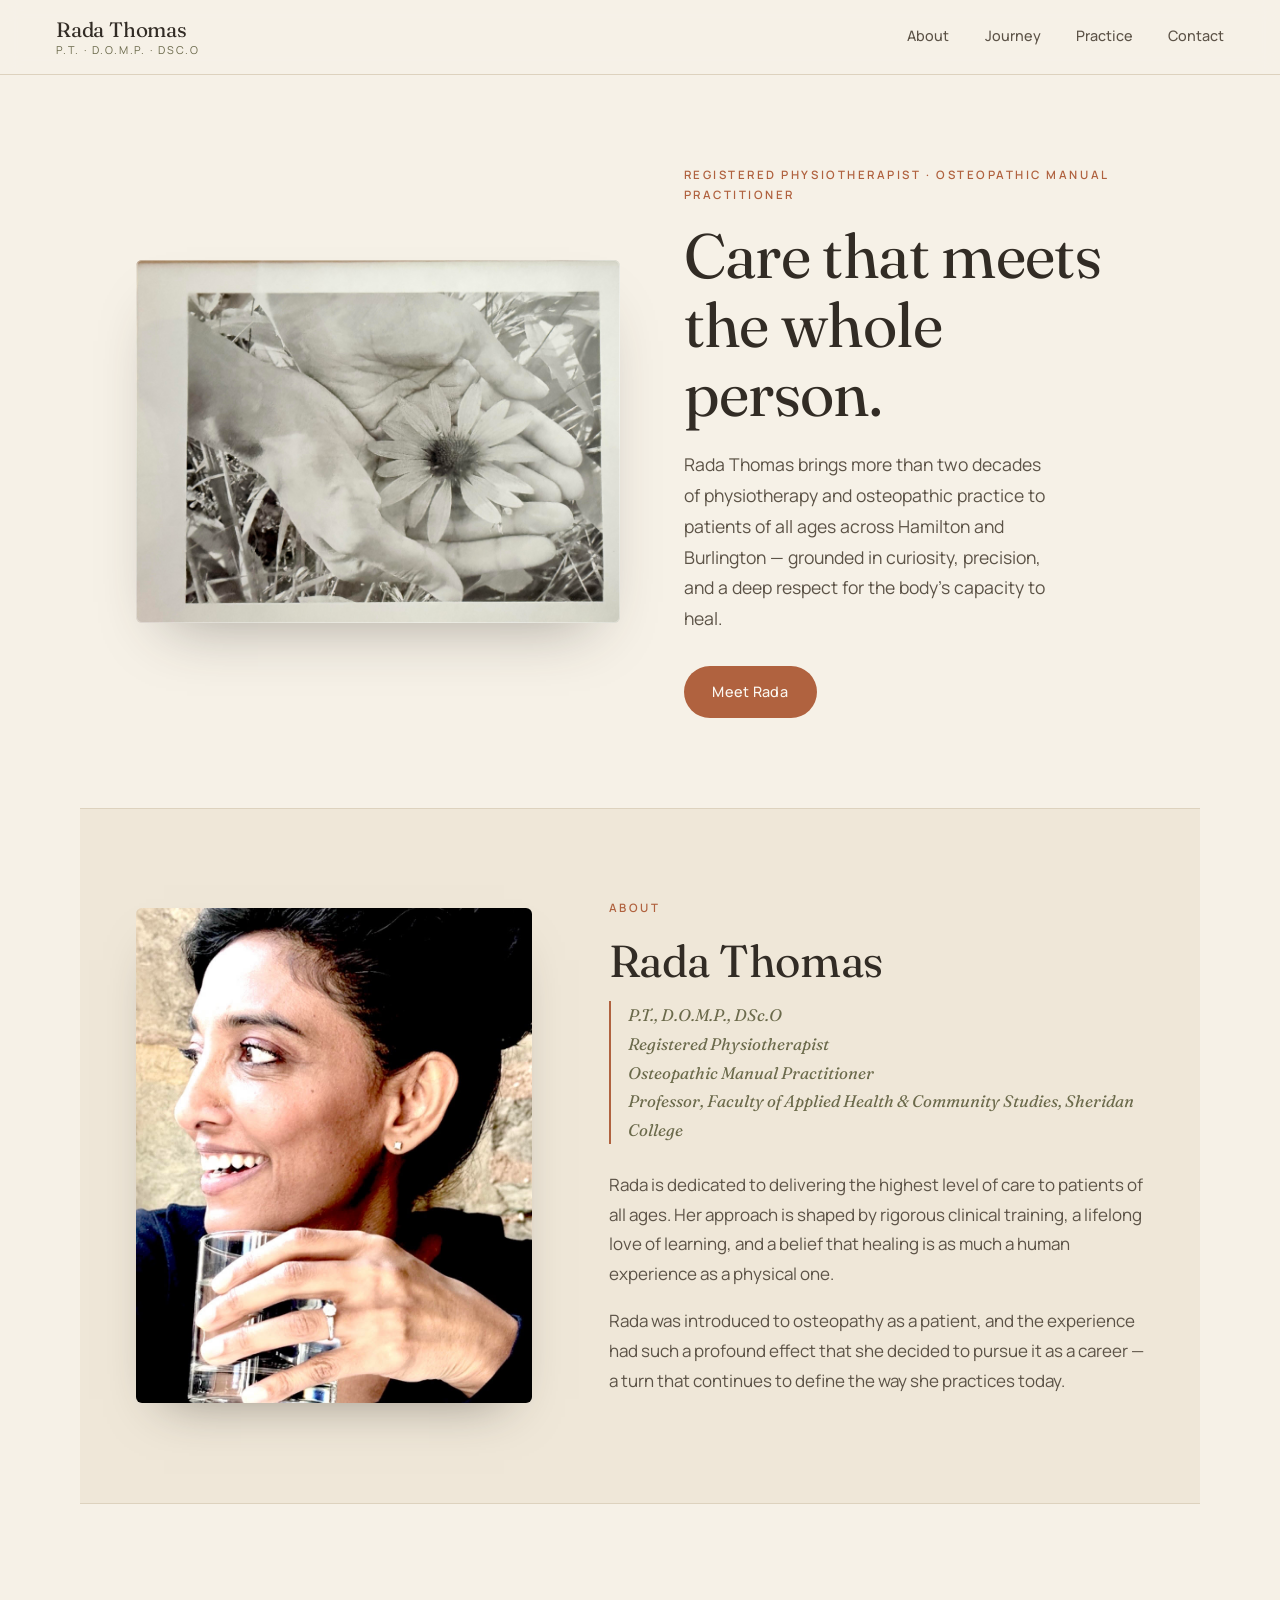
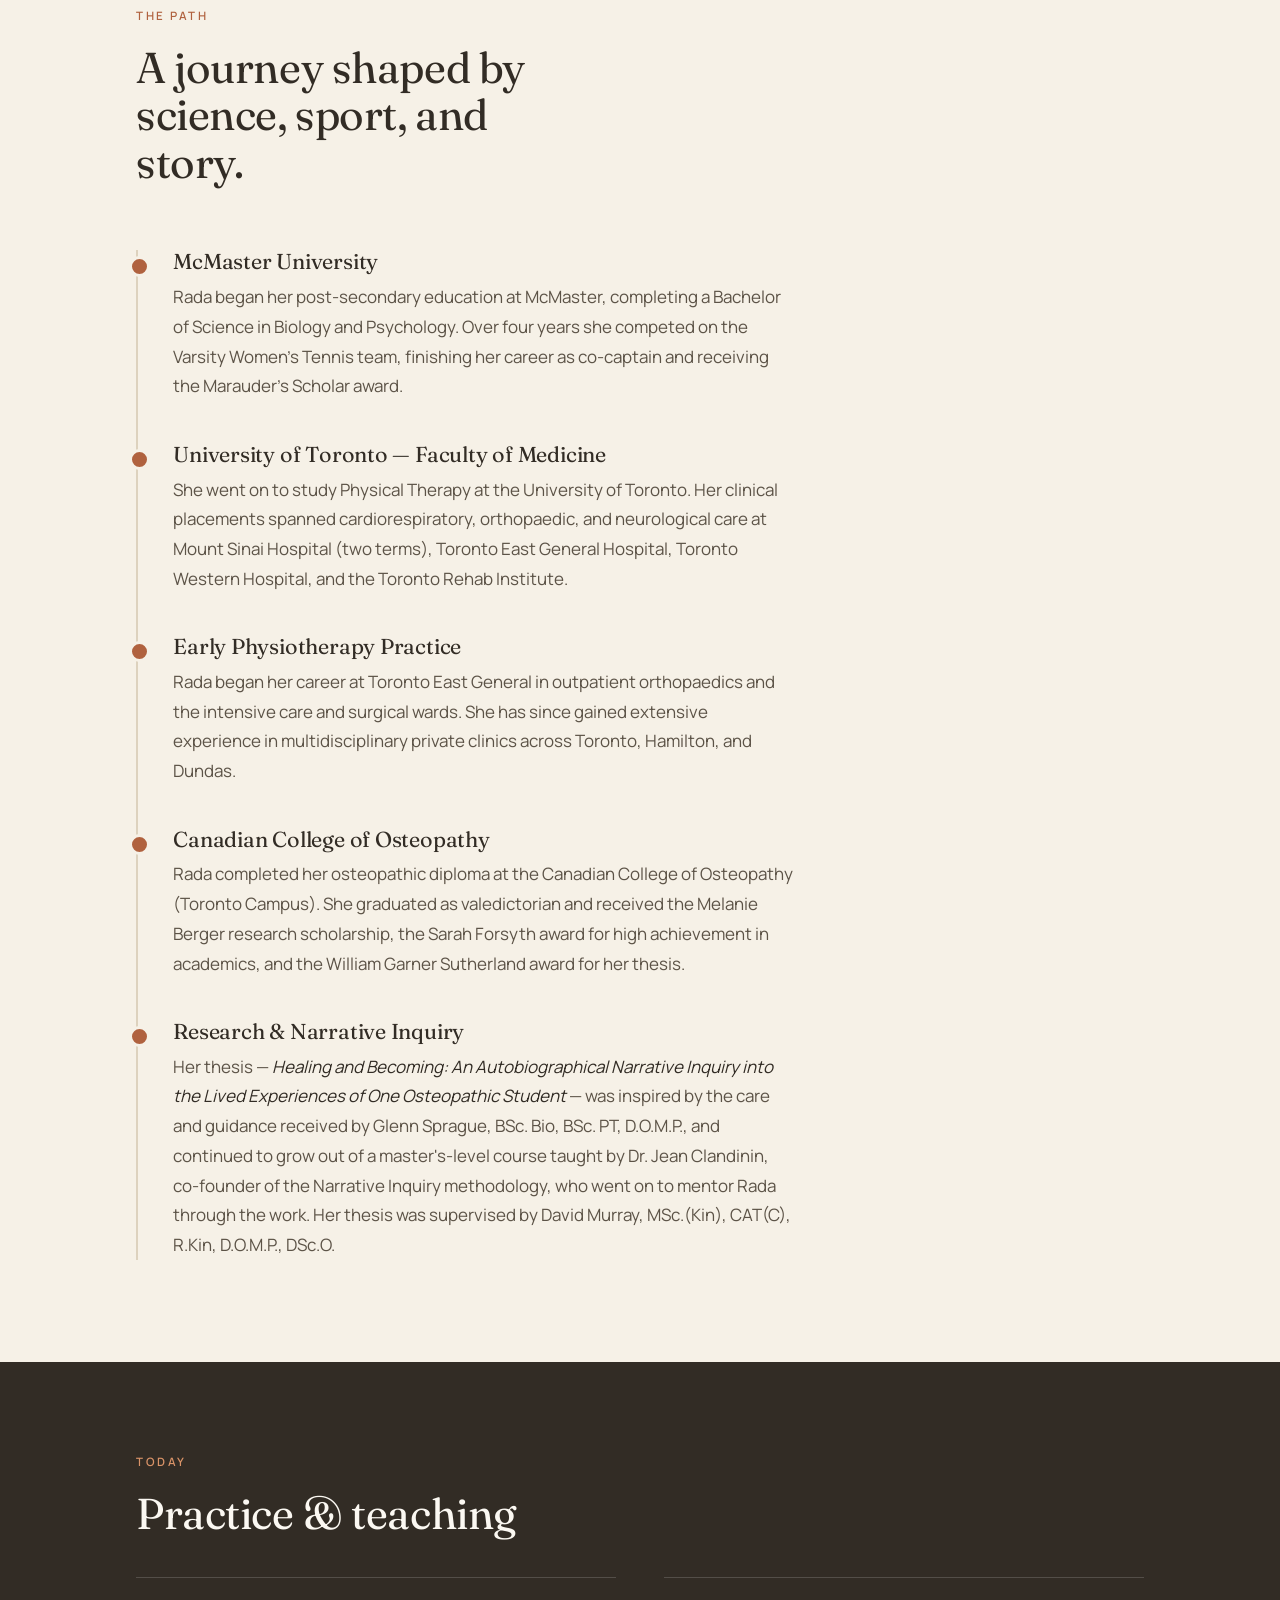
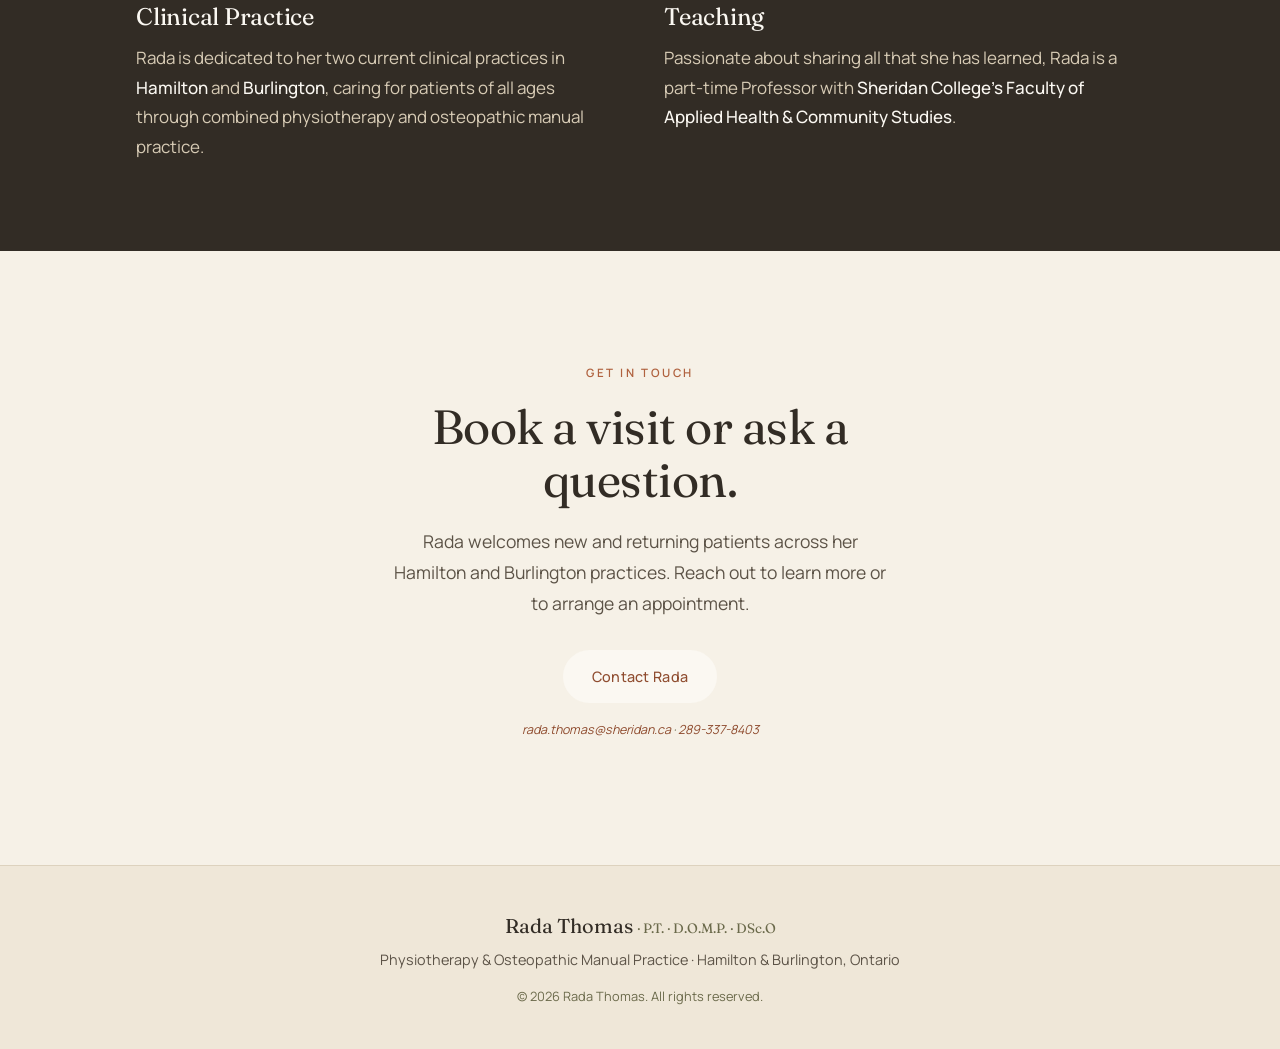
==== index.html @ a5b1773b "Build Rada Thomas one-page site Warm, editorial static site: hero, about, journey timeline, practice" ====
<!DOCTYPE html>
<html lang="en">
<head>
  <meta charset="UTF-8" />
  <meta name="viewport" content="width=device-width, initial-scale=1.0" />
  <title>Rada Thomas — Physiotherapist &amp; Osteopathic Manual Practitioner</title>
  <meta name="description" content="Rada Thomas, P.T., D.O.M.P., DSc.O — Registered Physiotherapist and Osteopathic Manual Practitioner with clinical practices in Hamilton and Burlington, Ontario." />

  <link rel="preconnect" href="https://fonts.googleapis.com" />
  <link rel="preconnect" href="https://fonts.gstatic.com" crossorigin />
  <link href="https://fonts.googleapis.com/css2?family=Fraunces:ital,opsz,wght@0,9..144,300..600;1,9..144,300..500&family=Manrope:wght@300;400;500;600&display=swap" rel="stylesheet" />

  <link rel="stylesheet" href="styles.css?v=2" />
</head>
<body>

  <header class="site-header">
    <a href="#top" class="brand">
      <span class="brand-name">Rada Thomas</span>
      <span class="brand-creds">P.T. · D.O.M.P. · DSc.O</span>
    </a>
    <button class="nav-toggle" aria-label="Open menu" aria-expanded="false" aria-controls="site-nav">
      <span class="nav-toggle-bar"></span>
      <span class="nav-toggle-bar"></span>
      <span class="nav-toggle-bar"></span>
    </button>
    <nav class="site-nav" id="site-nav">
      <a href="#about">About</a>
      <a href="#journey">Journey</a>
      <a href="#practice">Practice</a>
      <a href="#contact">Contact</a>
    </nav>
  </header>

  <main id="top">

    <!-- HERO -->
    <section class="hero">
      <div class="hero-media">
        <img src="images/hero.jpg" alt="Two open hands cradling a wildflower in the grass" />
      </div>
      <div class="hero-copy">
        <p class="eyebrow">Registered Physiotherapist · Osteopathic Manual Practitioner</p>
        <h1>Care that meets<br />the whole person.</h1>
        <p class="lede">
          Rada Thomas brings more than two decades of physiotherapy and osteopathic
          practice to patients of all ages across Hamilton and Burlington — grounded in
          curiosity, precision, and a deep respect for the body's capacity to heal.
        </p>
        <a class="btn" href="#about">Meet Rada</a>
      </div>
    </section>

    <!-- ABOUT -->
    <section id="about" class="about">
      <div class="about-portrait">
        <img src="images/rada-portrait.jpg" alt="Portrait of Rada Thomas" />
      </div>
      <div class="about-text">
        <p class="section-label">About</p>
        <h2>Rada Thomas</h2>
        <p class="credentials">
          P.T., D.O.M.P., DSc.O<br />
          Registered Physiotherapist<br />
          Osteopathic Manual Practitioner<br />
          Professor, Faculty of Applied Health &amp; Community Studies, Sheridan College
        </p>
        <p>
          Rada is dedicated to delivering the highest level of care to patients of all ages.
          Her approach is shaped by rigorous clinical training, a lifelong love of learning,
          and a belief that healing is as much a human experience as a physical one.
        </p>
        <p>
          Rada was introduced to osteopathy as a patient, and the experience had such a
          profound effect that she decided to pursue it as a career — a turn that continues
          to define the way she practices today.
        </p>
      </div>
    </section>

    <!-- JOURNEY / TIMELINE -->
    <section id="journey" class="journey">
      <div class="journey-intro">
        <p class="section-label">The Path</p>
        <h2>A journey shaped by science, sport, and story.</h2>
      </div>

      <ol class="timeline">
        <li>
          <h3>McMaster University</h3>
          <p>
            Rada began her post-secondary education at McMaster, completing a Bachelor of
            Science in Biology and Psychology. Over four years she competed on the Varsity
            Women's Tennis team, finishing her career as co-captain and receiving the
            Marauder's Scholar award.
          </p>
        </li>
        <li>
          <h3>University of Toronto — Faculty of Medicine</h3>
          <p>
            She went on to study Physical Therapy at the University of Toronto. Her clinical
            placements spanned cardiorespiratory, orthopaedic, and neurological care at
            Mount Sinai Hospital (two terms), Toronto East General Hospital, Toronto Western
            Hospital, and the Toronto Rehab Institute.
          </p>
        </li>
        <li>
          <h3>Early Physiotherapy Practice</h3>
          <p>
            Rada began her career at Toronto East General in outpatient orthopaedics and the
            intensive care and surgical wards. She has since gained extensive experience in
            multidisciplinary private clinics across Toronto, Hamilton, and Dundas.
          </p>
        </li>
        <li>
          <h3>Canadian College of Osteopathy</h3>
          <p>
            Rada completed her osteopathic diploma at the Canadian College of Osteopathy
            (Toronto Campus). She graduated as valedictorian and received the Melanie Berger
            research scholarship, the Sarah Forsyth award for high achievement in academics,
            and the William Garner Sutherland award for her thesis.
          </p>
        </li>
        <li>
          <h3>Research &amp; Narrative Inquiry</h3>
          <p>
            Her thesis — <em>Healing and Becoming: An Autobiographical Narrative Inquiry into
            the Lived Experiences of One Osteopathic Student</em> — was inspired by the care and
            guidance received by Glenn Sprague, BSc. Bio, BSc. PT, D.O.M.P., and continued to grow
            out of a master's-level course taught by Dr. Jean Clandinin, co-founder of the Narrative Inquiry
            methodology, who went on to mentor Rada through the work. Her thesis was
            supervised by David Murray, MSc.(Kin), CAT(C), R.Kin, D.O.M.P., DSc.O.
          </p>
        </li>
      </ol>
    </section>

    <!-- PRACTICE -->
    <section id="practice" class="practice">
      <div class="practice-inner">
        <p class="section-label">Today</p>
        <h2>Practice &amp; teaching</h2>
        <div class="practice-grid">
          <div class="practice-card">
            <h3>Clinical Practice</h3>
            <p>
              Rada is dedicated to her two current clinical practices in
              <strong>Hamilton</strong> and <strong>Burlington</strong>, caring for patients
              of all ages through combined physiotherapy and osteopathic manual practice.
            </p>
          </div>
          <div class="practice-card">
            <h3>Teaching</h3>
            <p>
              Passionate about sharing all that she has learned, Rada is a part-time
              Professor with <strong>Sheridan College's Faculty of Applied Health &amp;
              Community Studies</strong>.
            </p>
          </div>
        </div>
      </div>
    </section>

    <!-- CONTACT -->
    <section id="contact" class="contact">
      <p class="section-label">Get in touch</p>
      <h2>Book a visit or ask a question.</h2>
      <p class="contact-lede">
        Rada welcomes new and returning patients across her Hamilton and Burlington
        practices. Reach out to learn more or to arrange an appointment.
      </p>
      <a class="btn btn-light" href="mailto:rada.thomas@sheridan.ca">Contact Rada</a>
      <p class="contact-note"><a href="mailto:rada.thomas@sheridan.ca">rada.thomas@sheridan.ca</a> &middot; <a href="tel:+12893378403">289-337-8403</a></p>
    </section>

  </main>

  <footer class="site-footer">
    <p class="footer-name">Rada Thomas <span>· P.T. · D.O.M.P. · DSc.O</span></p>
    <p class="footer-meta">Physiotherapy &amp; Osteopathic Manual Practice · Hamilton &amp; Burlington, Ontario</p>
    <p class="footer-copy">© <span id="year"></span> Rada Thomas. All rights reserved.</p>
  </footer>

  <script>
    document.getElementById('year').textContent = new Date().getFullYear();

    const navToggle = document.querySelector('.nav-toggle');
    const siteNav = document.getElementById('site-nav');
    const setMenu = (open) => {
      siteNav.classList.toggle('open', open);
      navToggle.classList.toggle('is-open', open);
      navToggle.setAttribute('aria-expanded', open);
      navToggle.setAttribute('aria-label', open ? 'Close menu' : 'Open menu');
    };
    navToggle.addEventListener('click', () => setMenu(!siteNav.classList.contains('open')));
    siteNav.querySelectorAll('a').forEach((a) => a.addEventListener('click', () => setMenu(false)));
  </script>
</body>
</html>
---- styles.css ----
/* ---------------------------------------------------------
   Rada Thomas — warm & organic, editorial
   --------------------------------------------------------- */

:root {
  /* Warm, earthy palette */
  --bone:      #f6f1e7;   /* page background */
  --bone-deep: #efe7d8;   /* section tint */
  --clay:      #b0623f;   /* primary accent (terracotta) */
  --clay-deep: #8f4c2f;
  --olive:     #6b6a4b;   /* secondary / sage-olive */
  --ink:       #322c25;   /* primary text (warm near-black) */
  --ink-soft:  #5c5347;   /* body text */
  --line:      #ddd2be;   /* hairlines */
  --cream:     #fbf8f2;

  --serif: "Fraunces", Georgia, "Times New Roman", serif;
  --sans:  "Manrope", -apple-system, BlinkMacSystemFont, "Segoe UI", sans-serif;

  --wrap: 1120px;
}

* { box-sizing: border-box; }

html { scroll-behavior: smooth; }

body {
  margin: 0;
  background: var(--bone);
  color: var(--ink-soft);
  font-family: var(--sans);
  font-weight: 400;
  font-size: 1.0625rem;
  line-height: 1.75;
  -webkit-font-smoothing: antialiased;
  text-rendering: optimizeLegibility;
}

img { display: block; max-width: 100%; height: auto; }

h1, h2, h3 {
  font-family: var(--serif);
  color: var(--ink);
  font-weight: 400;
  line-height: 1.1;
  letter-spacing: -0.01em;
  margin: 0;
}

a { color: var(--clay-deep); text-decoration: none; }

.section-label,
.eyebrow {
  font-family: var(--sans);
  text-transform: uppercase;
  letter-spacing: 0.22em;
  font-size: 0.72rem;
  font-weight: 600;
  color: var(--clay);
  margin: 0 0 1.1rem;
}

/* ---------- Buttons ---------- */
.btn {
  display: inline-block;
  font-family: var(--sans);
  font-weight: 500;
  font-size: 0.9rem;
  letter-spacing: 0.02em;
  color: var(--cream);
  background: var(--clay);
  padding: 0.85rem 1.8rem;
  border-radius: 999px;
  transition: background 0.25s ease, transform 0.25s ease;
}
.btn:hover { background: var(--clay-deep); transform: translateY(-2px); }
.btn-light {
  background: var(--cream);
  color: var(--clay-deep);
}
.btn-light:hover { background: #fff; }

/* ---------- Header ---------- */
.site-header {
  position: sticky;
  top: 0;
  z-index: 20;
  display: flex;
  align-items: center;
  justify-content: space-between;
  padding: 1.1rem clamp(1.25rem, 5vw, 3.5rem);
  background: color-mix(in srgb, var(--bone) 88%, transparent);
  backdrop-filter: blur(10px);
  border-bottom: 1px solid var(--line);
}
.brand { display: flex; flex-direction: column; line-height: 1.15; }
.brand-name {
  font-family: var(--serif);
  font-size: 1.3rem;
  color: var(--ink);
  letter-spacing: -0.01em;
  white-space: nowrap;
}
.brand-creds {
  font-size: 0.68rem;
  letter-spacing: 0.18em;
  text-transform: uppercase;
  color: var(--olive);
  margin-top: 0.15rem;
}
.site-nav { display: flex; gap: clamp(1rem, 3vw, 2.2rem); }
.site-nav a {
  font-size: 0.9rem;
  font-weight: 500;
  color: var(--ink-soft);
  position: relative;
  padding-bottom: 2px;
}
.site-nav a::after {
  content: "";
  position: absolute; left: 0; bottom: 0;
  width: 0; height: 1.5px;
  background: var(--clay);
  transition: width 0.25s ease;
}
.site-nav a:hover { color: var(--ink); }
.site-nav a:hover::after { width: 100%; }

/* Hamburger toggle (hidden on desktop) */
.nav-toggle {
  display: none;
  flex-direction: column;
  justify-content: center;
  gap: 5px;
  width: 44px;
  height: 44px;
  padding: 10px;
  margin: -10px -8px -10px 0;
  background: none;
  border: 0;
  cursor: pointer;
}
.nav-toggle-bar {
  display: block;
  width: 100%;
  height: 2px;
  background: var(--ink);
  border-radius: 2px;
  transition: transform 0.28s ease, opacity 0.2s ease;
}
.nav-toggle.is-open .nav-toggle-bar:nth-child(1) { transform: translateY(7px) rotate(45deg); }
.nav-toggle.is-open .nav-toggle-bar:nth-child(2) { opacity: 0; }
.nav-toggle.is-open .nav-toggle-bar:nth-child(3) { transform: translateY(-7px) rotate(-45deg); }

/* ---------- Hero ---------- */
.hero {
  display: grid;
  grid-template-columns: 1.05fr 1fr;
  gap: clamp(2rem, 5vw, 4.5rem);
  align-items: center;
  max-width: var(--wrap);
  margin: 0 auto;
  padding: clamp(3rem, 7vw, 6rem) clamp(1.25rem, 5vw, 3.5rem) clamp(3.5rem, 7vw, 6.5rem);
}
.hero-media {
  position: relative;
  border-radius: 6px;
  overflow: hidden;
  box-shadow: 0 30px 60px -30px rgba(50, 44, 37, 0.4);
}
.hero-media::after {
  content: "";
  position: absolute; inset: 0;
  border: 1px solid rgba(255,255,255,0.35);
  border-radius: 6px;
  pointer-events: none;
}
.hero-media img { width: 100%; object-fit: cover; }
.hero-copy h1 {
  font-size: clamp(2.4rem, 5.2vw, 3.9rem);
  margin: 0.4rem 0 1.3rem;
}
.hero-copy .lede {
  font-size: 1.1rem;
  color: var(--ink-soft);
  max-width: 34ch;
  margin: 0 0 2rem;
}

/* ---------- About ---------- */
.about {
  background: var(--bone-deep);
  border-top: 1px solid var(--line);
  border-bottom: 1px solid var(--line);
}
.about {
  display: grid;
  grid-template-columns: 0.85fr 1.15fr;
  gap: clamp(2rem, 6vw, 5rem);
  align-items: center;
  max-width: var(--wrap);
  margin: 0 auto;
  padding: clamp(3.5rem, 7vw, 6rem) clamp(1.25rem, 5vw, 3.5rem);
}
.about-portrait {
  border-radius: 6px;
  overflow: hidden;
  box-shadow: 0 24px 50px -28px rgba(50, 44, 37, 0.5);
}
.about-portrait img { width: 100%; object-fit: cover; aspect-ratio: 4 / 5; }
.about-text h2 { font-size: clamp(2rem, 4vw, 2.8rem); margin-bottom: 1rem; }
.about-text .credentials {
  font-family: var(--serif);
  font-style: italic;
  color: var(--olive);
  font-size: 1.05rem;
  line-height: 1.7;
  margin: 0 0 1.6rem;
  padding-left: 1.1rem;
  border-left: 2px solid var(--clay);
}
.about-text p { margin: 0 0 1.1rem; }

/* ---------- Journey / Timeline ---------- */
.journey {
  max-width: var(--wrap);
  margin: 0 auto;
  padding: clamp(3.5rem, 8vw, 6.5rem) clamp(1.25rem, 5vw, 3.5rem);
}
.journey-intro { max-width: 40ch; margin-bottom: clamp(2.5rem, 5vw, 4rem); }
.journey-intro h2 { font-size: clamp(1.9rem, 4vw, 2.7rem); }

.timeline {
  list-style: none;
  margin: 0;
  padding: 0;
  border-left: 2px solid var(--line);
}
.timeline li {
  position: relative;
  padding: 0 0 2.6rem 2.2rem;
}
.timeline li:last-child { padding-bottom: 0; }
.timeline li::before {
  content: "";
  position: absolute;
  left: -9px; top: 6px;
  width: 15px; height: 15px;
  border-radius: 50%;
  background: var(--clay);
  border: 3px solid var(--bone);
}
.timeline h3 {
  font-size: 1.35rem;
  color: var(--ink);
  margin-bottom: 0.5rem;
}
.timeline p { margin: 0; max-width: 62ch; }
.timeline em { color: var(--ink); }

/* ---------- Practice ---------- */
.practice {
  background: var(--ink);
  color: #e8ddca;
}
.practice-inner {
  max-width: var(--wrap);
  margin: 0 auto;
  padding: clamp(3.5rem, 7vw, 6rem) clamp(1.25rem, 5vw, 3.5rem);
}
.practice .section-label { color: #d99368; }
.practice h2 {
  color: var(--cream);
  font-size: clamp(1.9rem, 4vw, 2.7rem);
  margin-bottom: 2.5rem;
}
.practice-grid {
  display: grid;
  grid-template-columns: 1fr 1fr;
  gap: clamp(1.5rem, 4vw, 3rem);
}
.practice-card {
  border-top: 1px solid rgba(255,255,255,0.16);
  padding-top: 1.6rem;
}
.practice-card h3 {
  color: var(--cream);
  font-size: 1.5rem;
  margin-bottom: 0.8rem;
}
.practice-card p { color: #d8ccb6; margin: 0; }
.practice-card strong { color: var(--cream); font-weight: 500; }

/* ---------- Contact ---------- */
.contact {
  max-width: 720px;
  margin: 0 auto;
  text-align: center;
  padding: clamp(4rem, 9vw, 7rem) clamp(1.25rem, 5vw, 3.5rem);
}
.contact h2 { font-size: clamp(2rem, 4.5vw, 3rem); margin-bottom: 1.2rem; }
.contact-lede {
  font-size: 1.1rem;
  max-width: 46ch;
  margin: 0 auto 2rem;
}
.contact-note {
  font-size: 0.78rem;
  color: var(--olive);
  margin-top: 1rem;
  font-style: italic;
}

/* ---------- Footer ---------- */
.site-footer {
  background: var(--bone-deep);
  border-top: 1px solid var(--line);
  text-align: center;
  padding: 2.6rem 1.25rem;
}
.footer-name {
  font-family: var(--serif);
  font-size: 1.25rem;
  color: var(--ink);
  margin: 0 0 0.3rem;
}
.footer-name span { color: var(--olive); font-size: 0.85rem; }
.footer-meta { margin: 0 0 0.8rem; font-size: 0.9rem; color: var(--ink-soft); }
.footer-copy { margin: 0; font-size: 0.8rem; color: var(--olive); }

/* ---------- Responsive ---------- */
@media (max-width: 860px) {
  .hero { grid-template-columns: 1fr; }
  .hero-copy { order: 2; }
  .hero-media { order: 1; max-height: 60vh; }
  .about { grid-template-columns: 1fr; }
  .about-portrait { max-width: 360px; }
  .practice-grid { grid-template-columns: 1fr; }
}
/* Collapse nav into a hamburger menu on phones/small tablets */
@media (max-width: 768px) {
  .nav-toggle { display: flex; }
  .site-nav {
    position: absolute;
    top: calc(100% + 2px);
    right: clamp(1rem, 5vw, 3.5rem);
    min-width: 190px;
    flex-direction: column;
    gap: 0;
    padding: 0.4rem;
    background: var(--cream);
    border: 1px solid var(--line);
    border-radius: 12px;
    box-shadow: 0 22px 45px -22px rgba(50, 44, 37, 0.45);
    opacity: 0;
    transform: translateY(-8px);
    pointer-events: none;
    transition: opacity 0.2s ease, transform 0.2s ease;
  }
  .site-nav.open {
    opacity: 1;
    transform: translateY(0);
    pointer-events: auto;
  }
  .site-nav a {
    font-size: 1rem;
    padding: 0.7rem 0.9rem;
    border-radius: 8px;
  }
  .site-nav a::after { display: none; }
  .site-nav a:hover { background: var(--bone-deep); color: var(--ink); }
}
@media (max-width: 560px) {
  .site-header { padding: 0.9rem 1.25rem; }
  body { font-size: 1rem; }
}
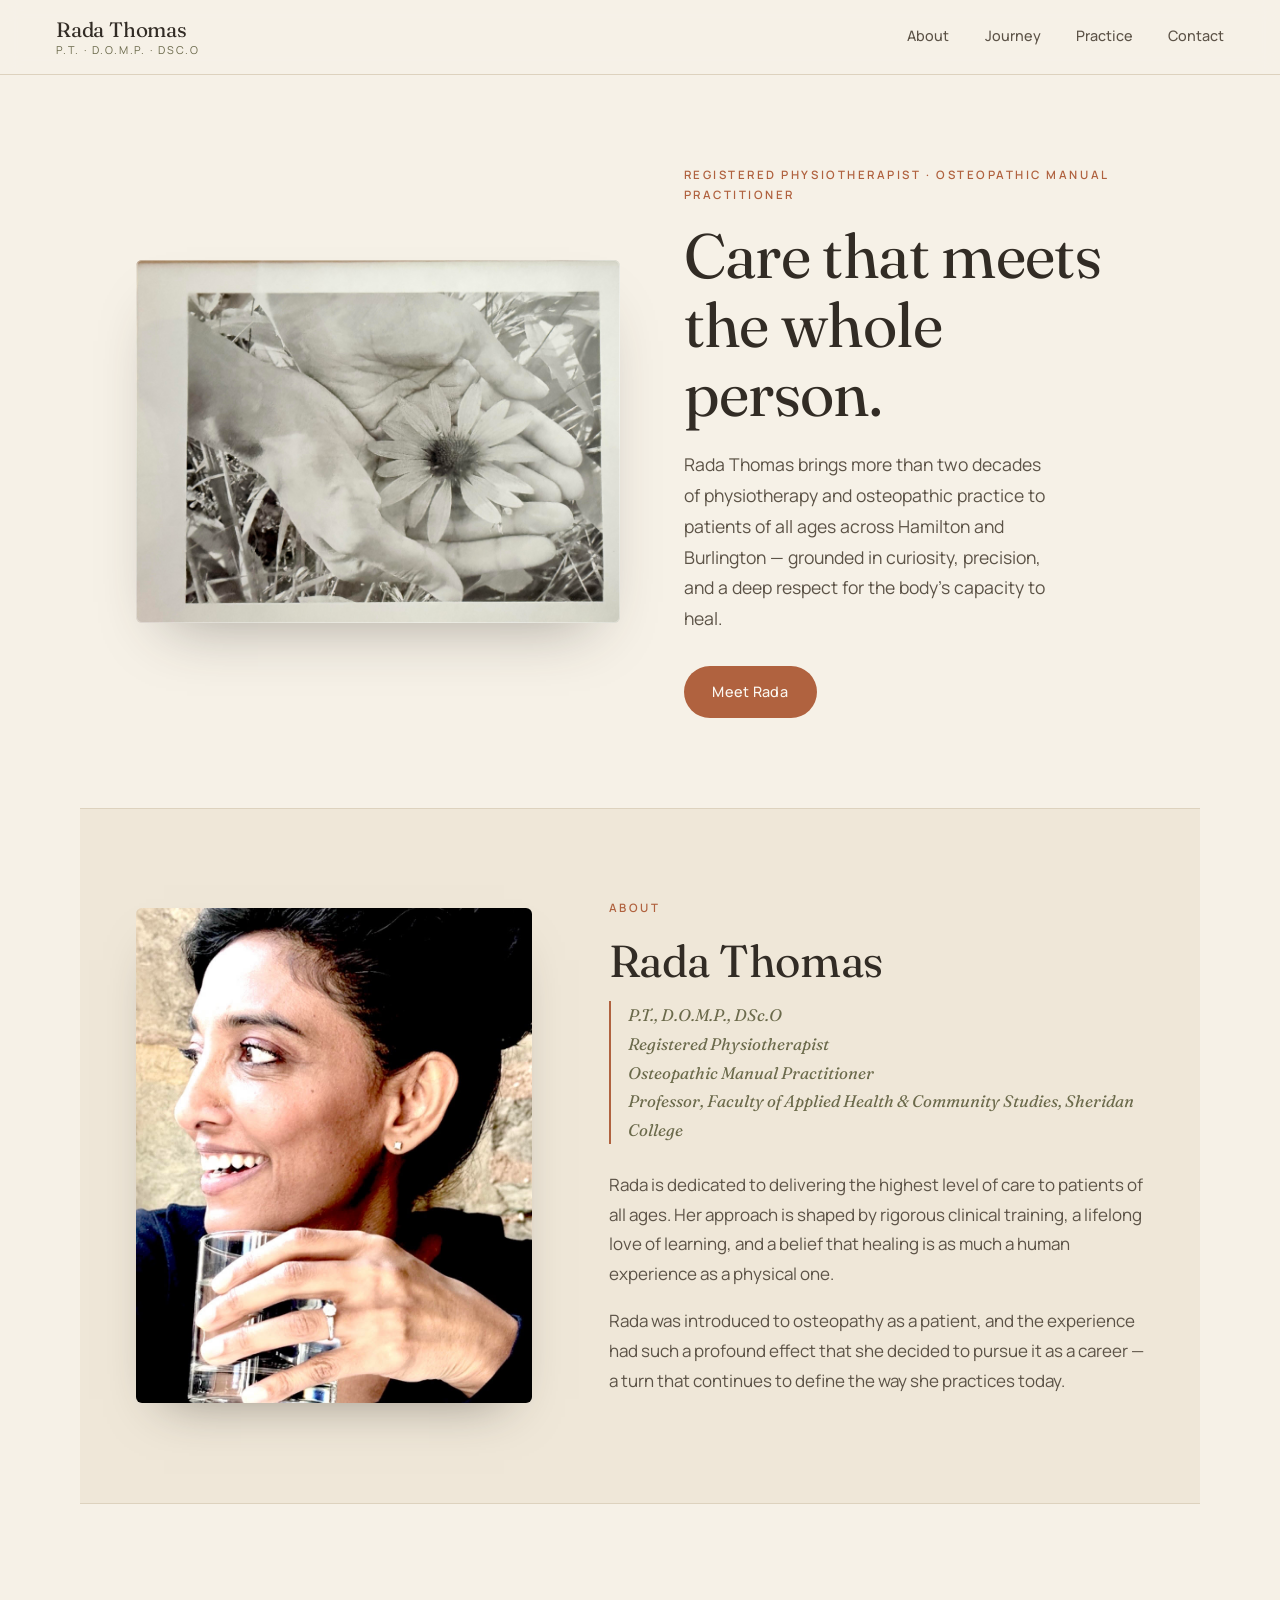
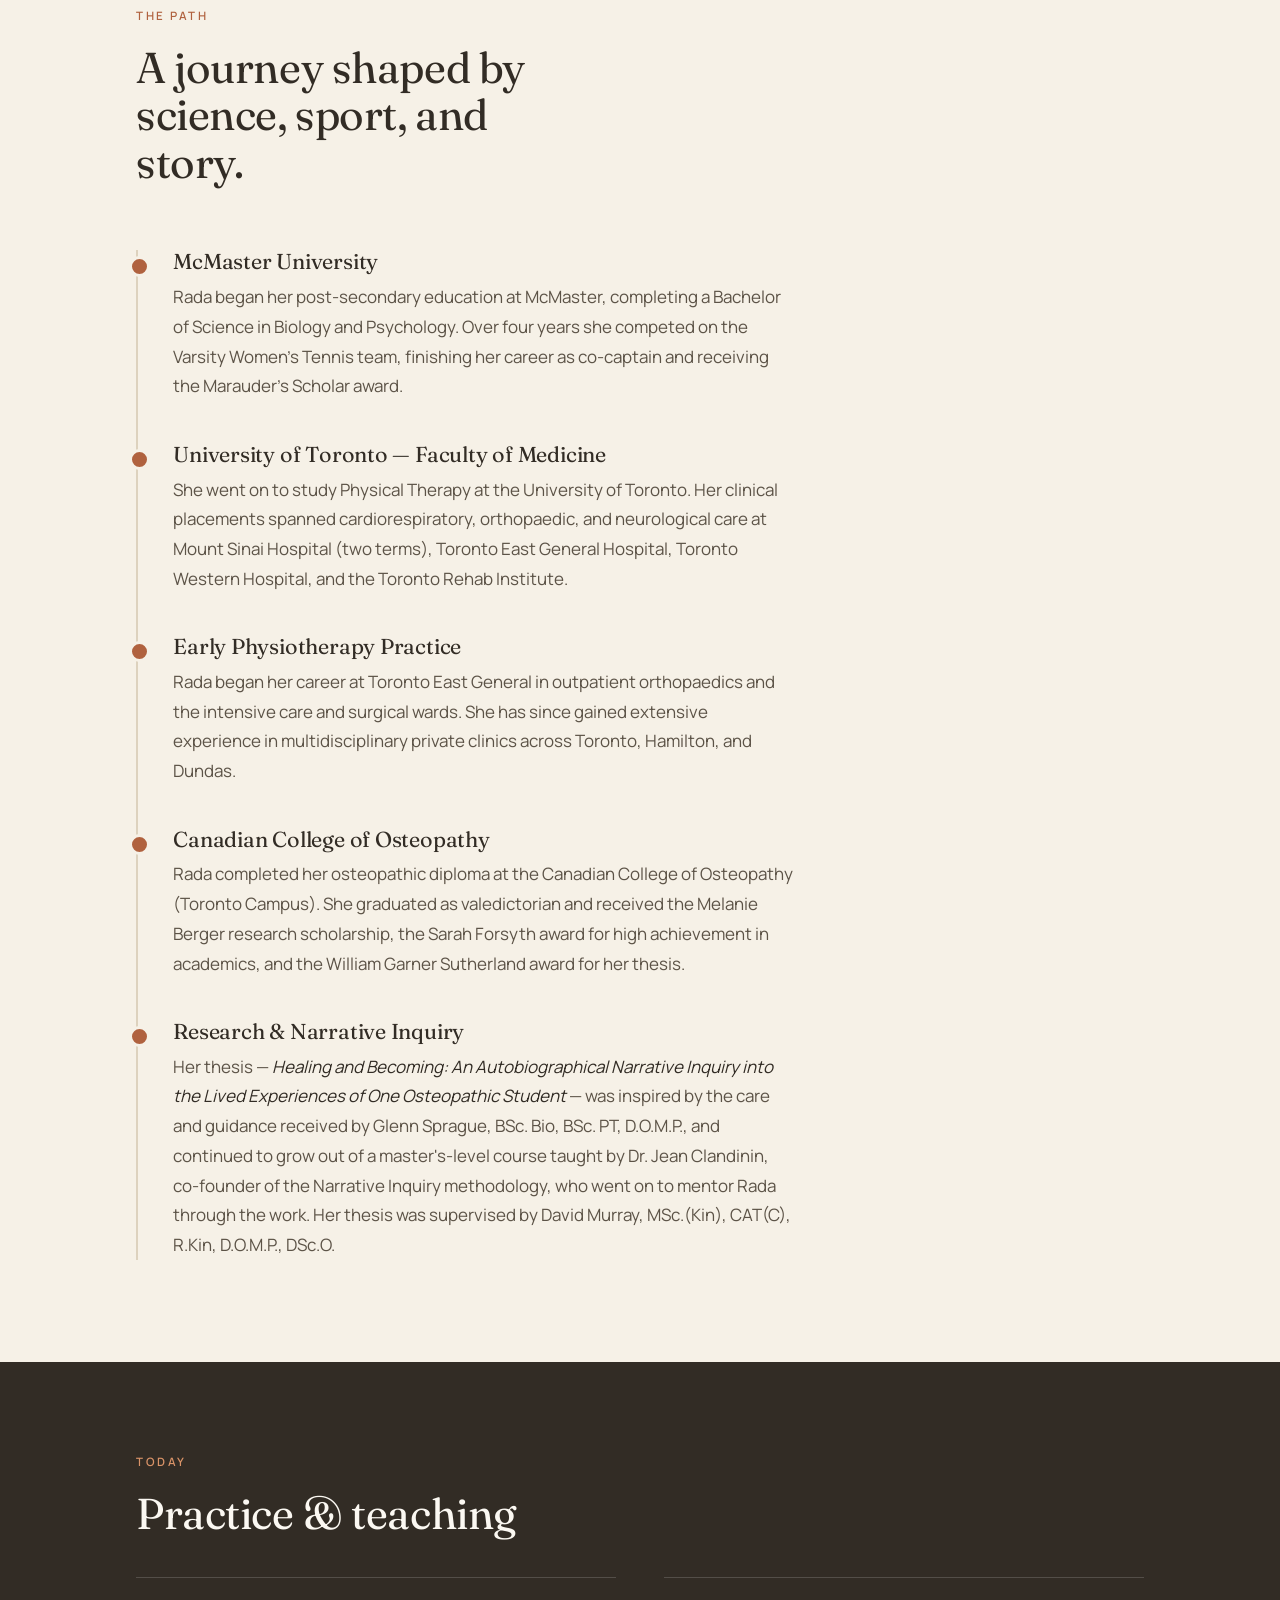
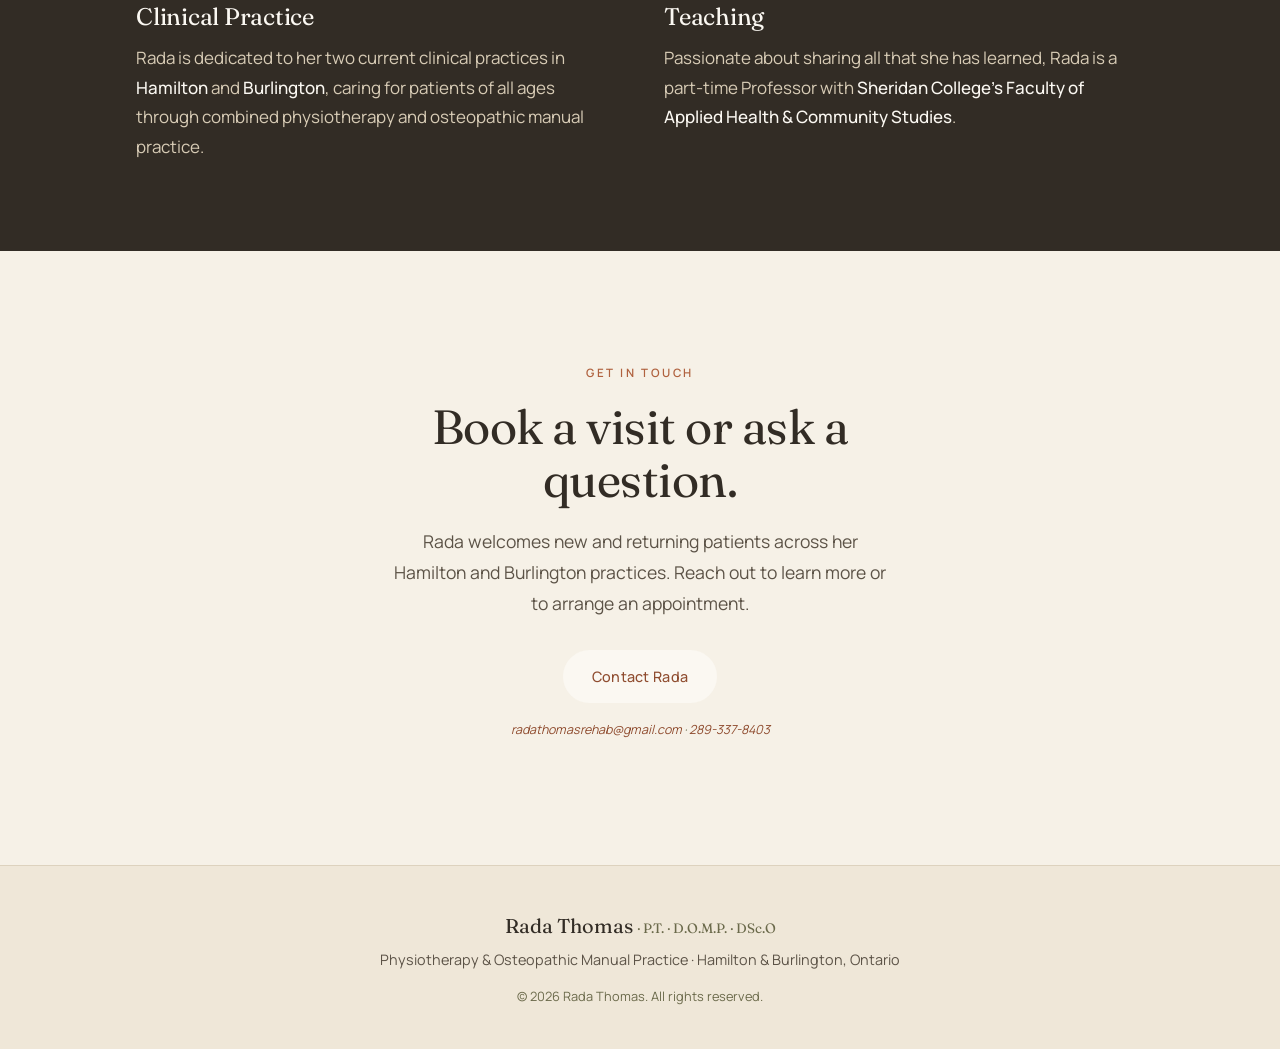
==== commit 90cd6e03: "Change contact email to radathomasrehab@gmail.com Co-Authored-By: Claude Opus 4.8 <noreply@anthropic" ====
--- a/index.html
+++ b/index.html
@@ -169,8 +169,8 @@
         Rada welcomes new and returning patients across her Hamilton and Burlington
         practices. Reach out to learn more or to arrange an appointment.
       </p>
-      <a class="btn btn-light" href="mailto:rada.thomas@sheridan.ca">Contact Rada</a>
-      <p class="contact-note"><a href="mailto:rada.thomas@sheridan.ca">rada.thomas@sheridan.ca</a> &middot; <a href="tel:+12893378403">289-337-8403</a></p>
+      <a class="btn btn-light" href="mailto:radathomasrehab@gmail.com">Contact Rada</a>
+      <p class="contact-note"><a href="mailto:radathomasrehab@gmail.com">radathomasrehab@gmail.com</a> &middot; <a href="tel:+12893378403">289-337-8403</a></p>
     </section>
 
   </main>
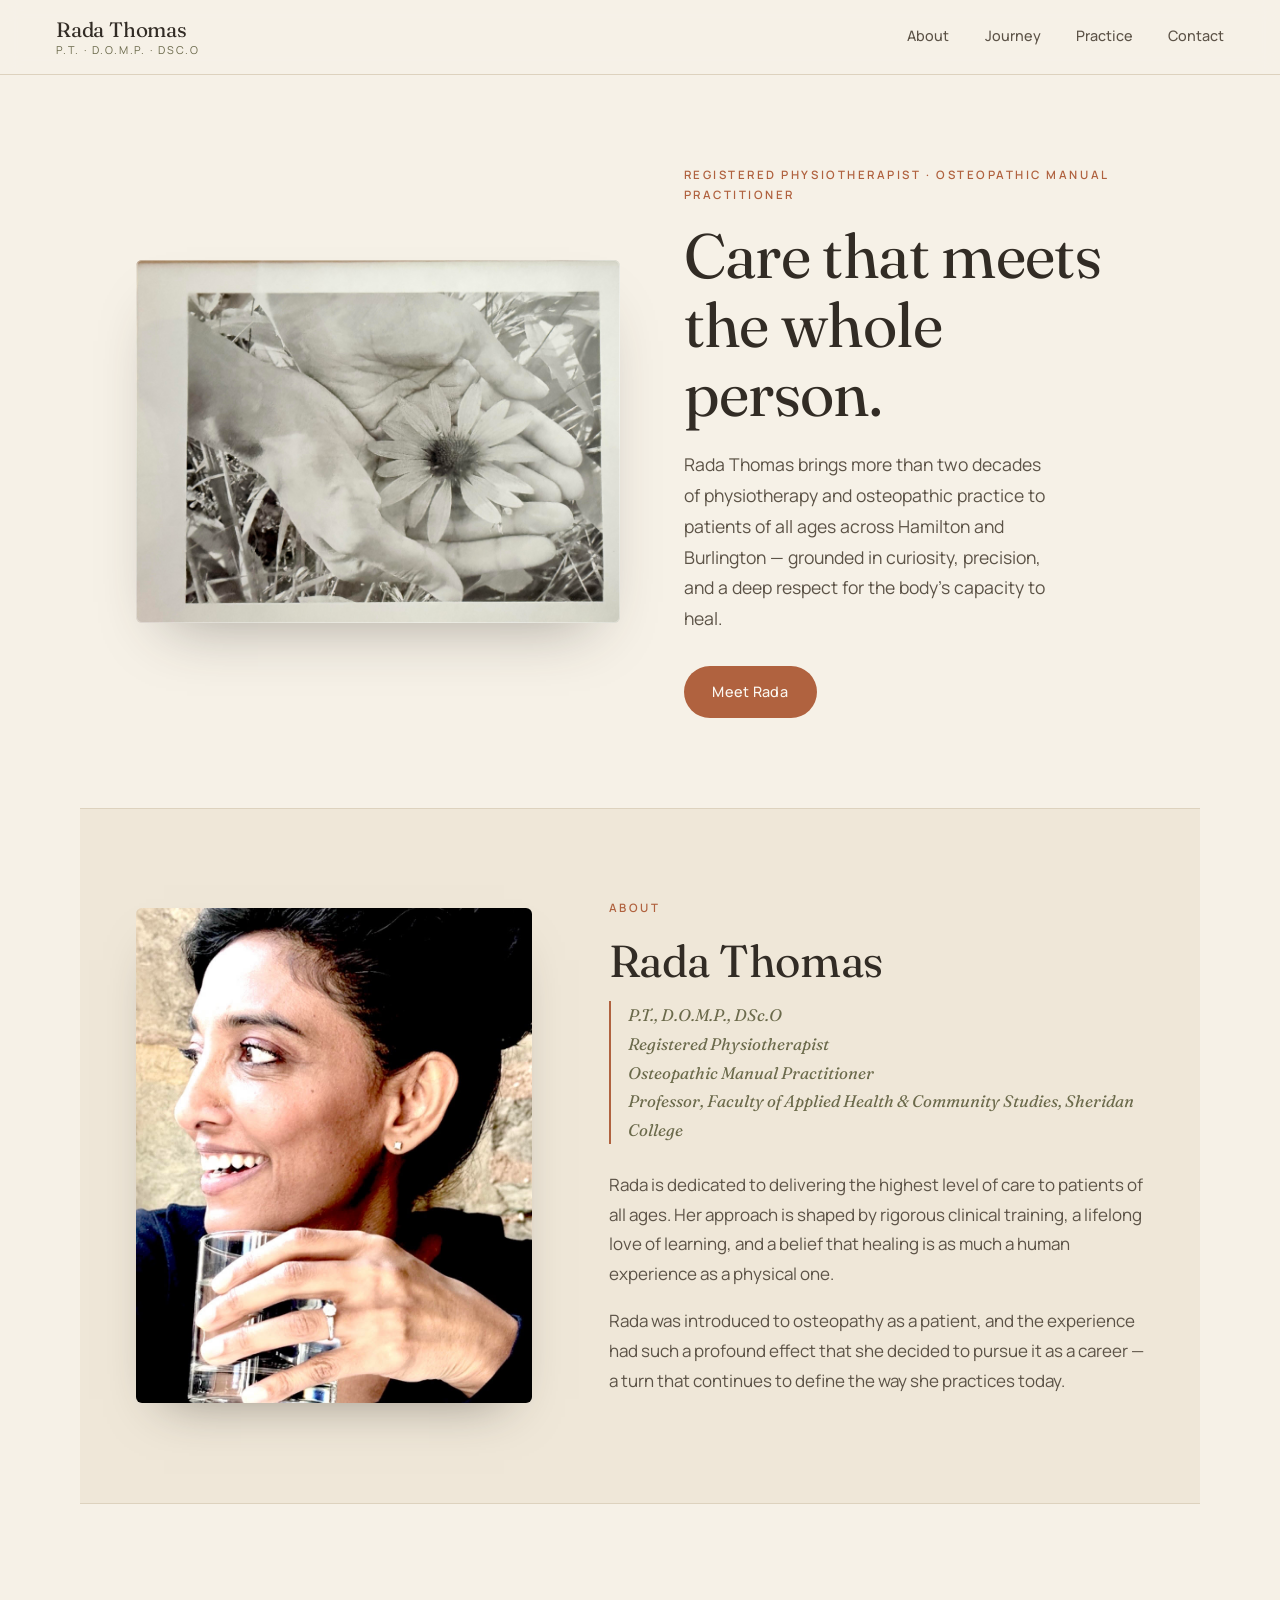
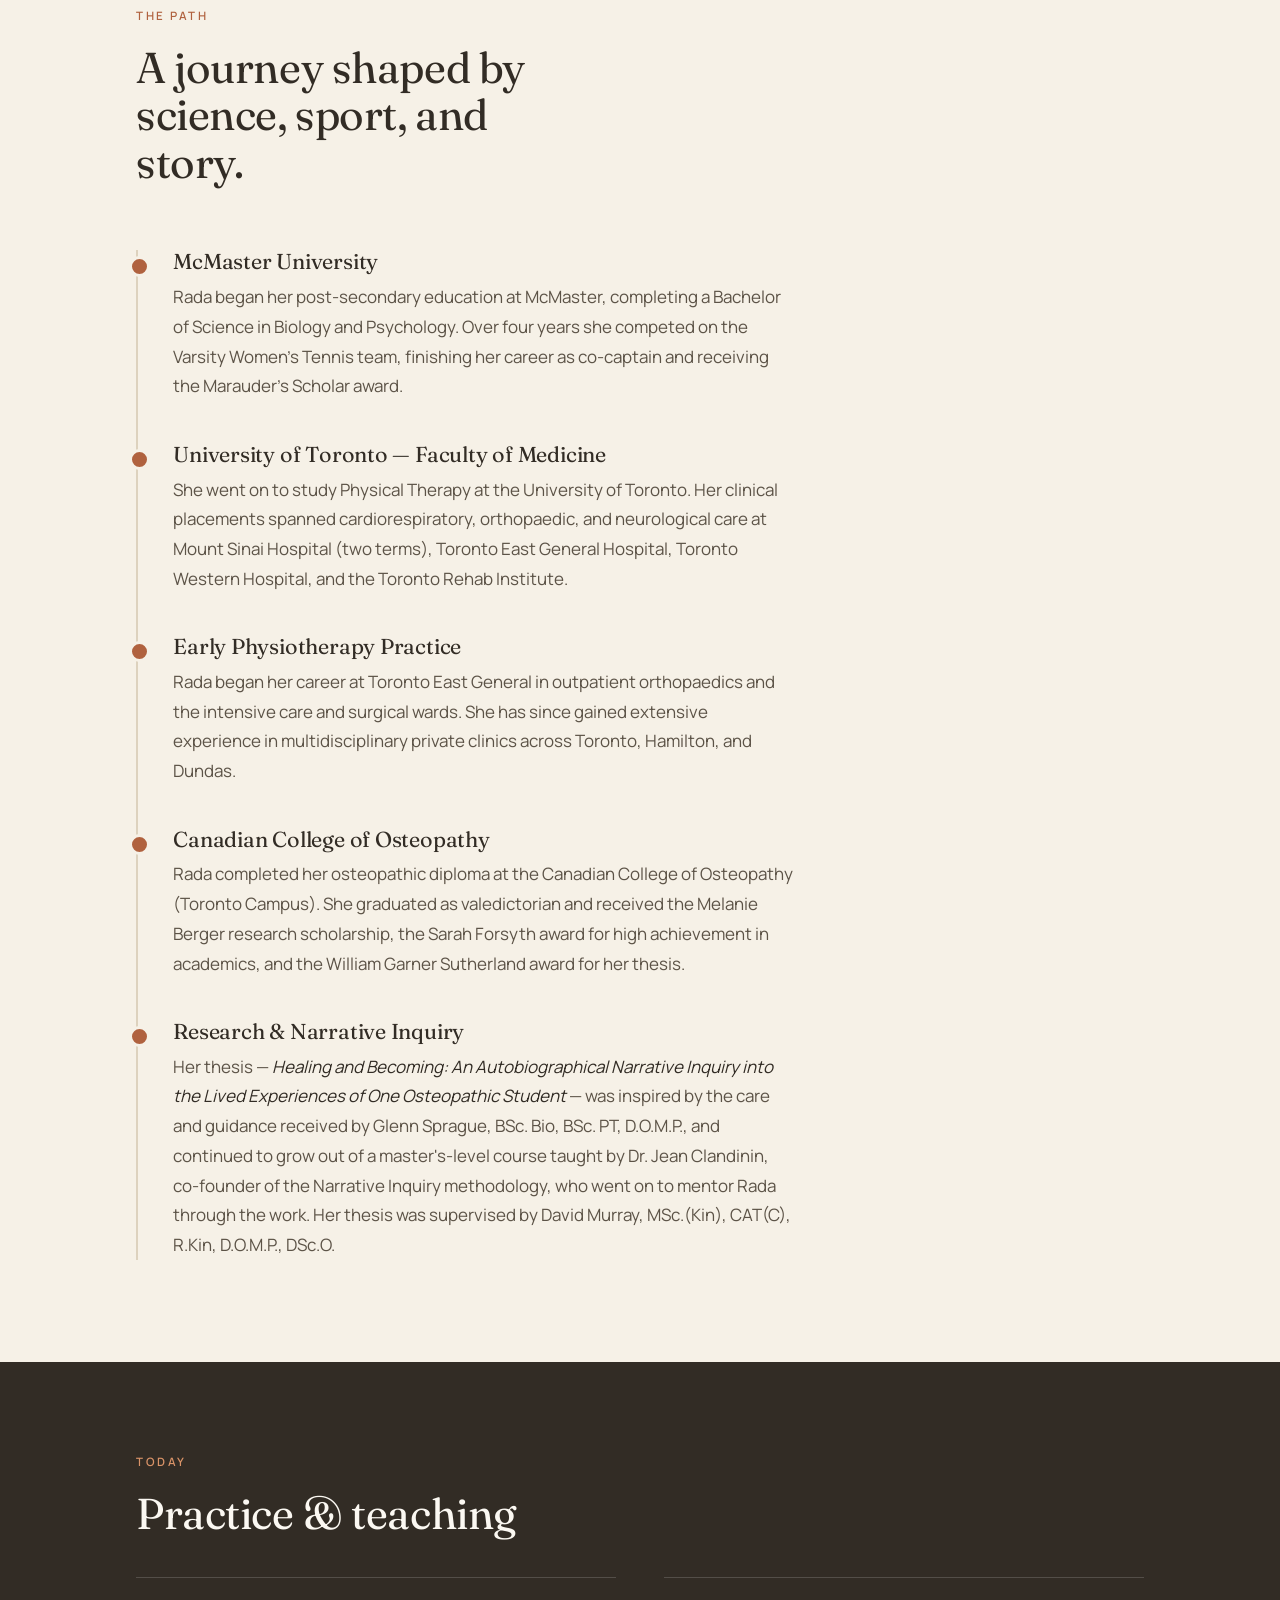
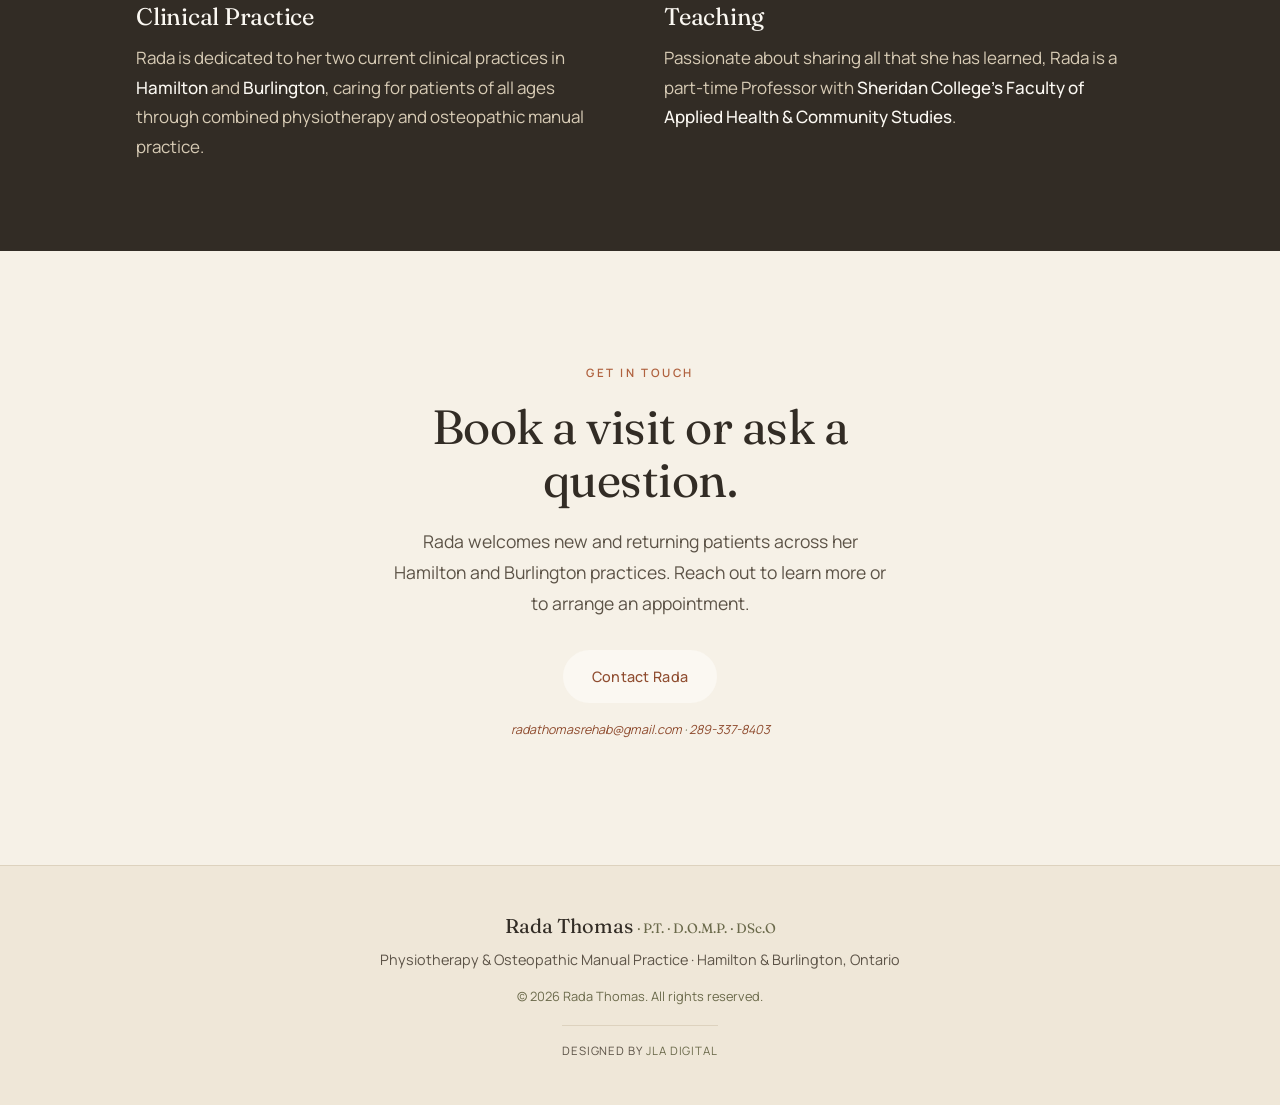
==== commit 55e6abba: "Add JLA Digital design credit to footer Small uppercase credit line under the copyright, linking to " ====
--- a/index.html
+++ b/index.html
@@ -10,7 +10,7 @@
   <link rel="preconnect" href="https://fonts.gstatic.com" crossorigin />
   <link href="https://fonts.googleapis.com/css2?family=Fraunces:ital,opsz,wght@0,9..144,300..600;1,9..144,300..500&family=Manrope:wght@300;400;500;600&display=swap" rel="stylesheet" />
 
-  <link rel="stylesheet" href="styles.css?v=2" />
+  <link rel="stylesheet" href="styles.css?v=3" />
 </head>
 <body>
 
@@ -179,6 +179,7 @@
     <p class="footer-name">Rada Thomas <span>· P.T. · D.O.M.P. · DSc.O</span></p>
     <p class="footer-meta">Physiotherapy &amp; Osteopathic Manual Practice · Hamilton &amp; Burlington, Ontario</p>
     <p class="footer-copy">© <span id="year"></span> Rada Thomas. All rights reserved.</p>
+    <p class="footer-credit">Designed by <a href="https://jladigital.com" target="_blank" rel="noopener">JLA Digital</a></p>
   </footer>
 
   <script>
--- a/styles.css
+++ b/styles.css
@@ -327,6 +327,18 @@
 .footer-name span { color: var(--olive); font-size: 0.85rem; }
 .footer-meta { margin: 0 0 0.8rem; font-size: 0.9rem; color: var(--ink-soft); }
 .footer-copy { margin: 0; font-size: 0.8rem; color: var(--olive); }
+.footer-credit {
+  margin: 1.1rem 0 0;
+  padding-top: 0.9rem;
+  border-top: 1px solid var(--line);
+  display: inline-block;
+  font-size: 0.72rem;
+  letter-spacing: 0.08em;
+  text-transform: uppercase;
+  color: var(--ink-soft);
+}
+.footer-credit a { color: var(--olive); text-decoration: none; border-bottom: 1px solid transparent; }
+.footer-credit a:hover { border-bottom-color: var(--olive); }
 
 /* ---------- Responsive ---------- */
 @media (max-width: 860px) {
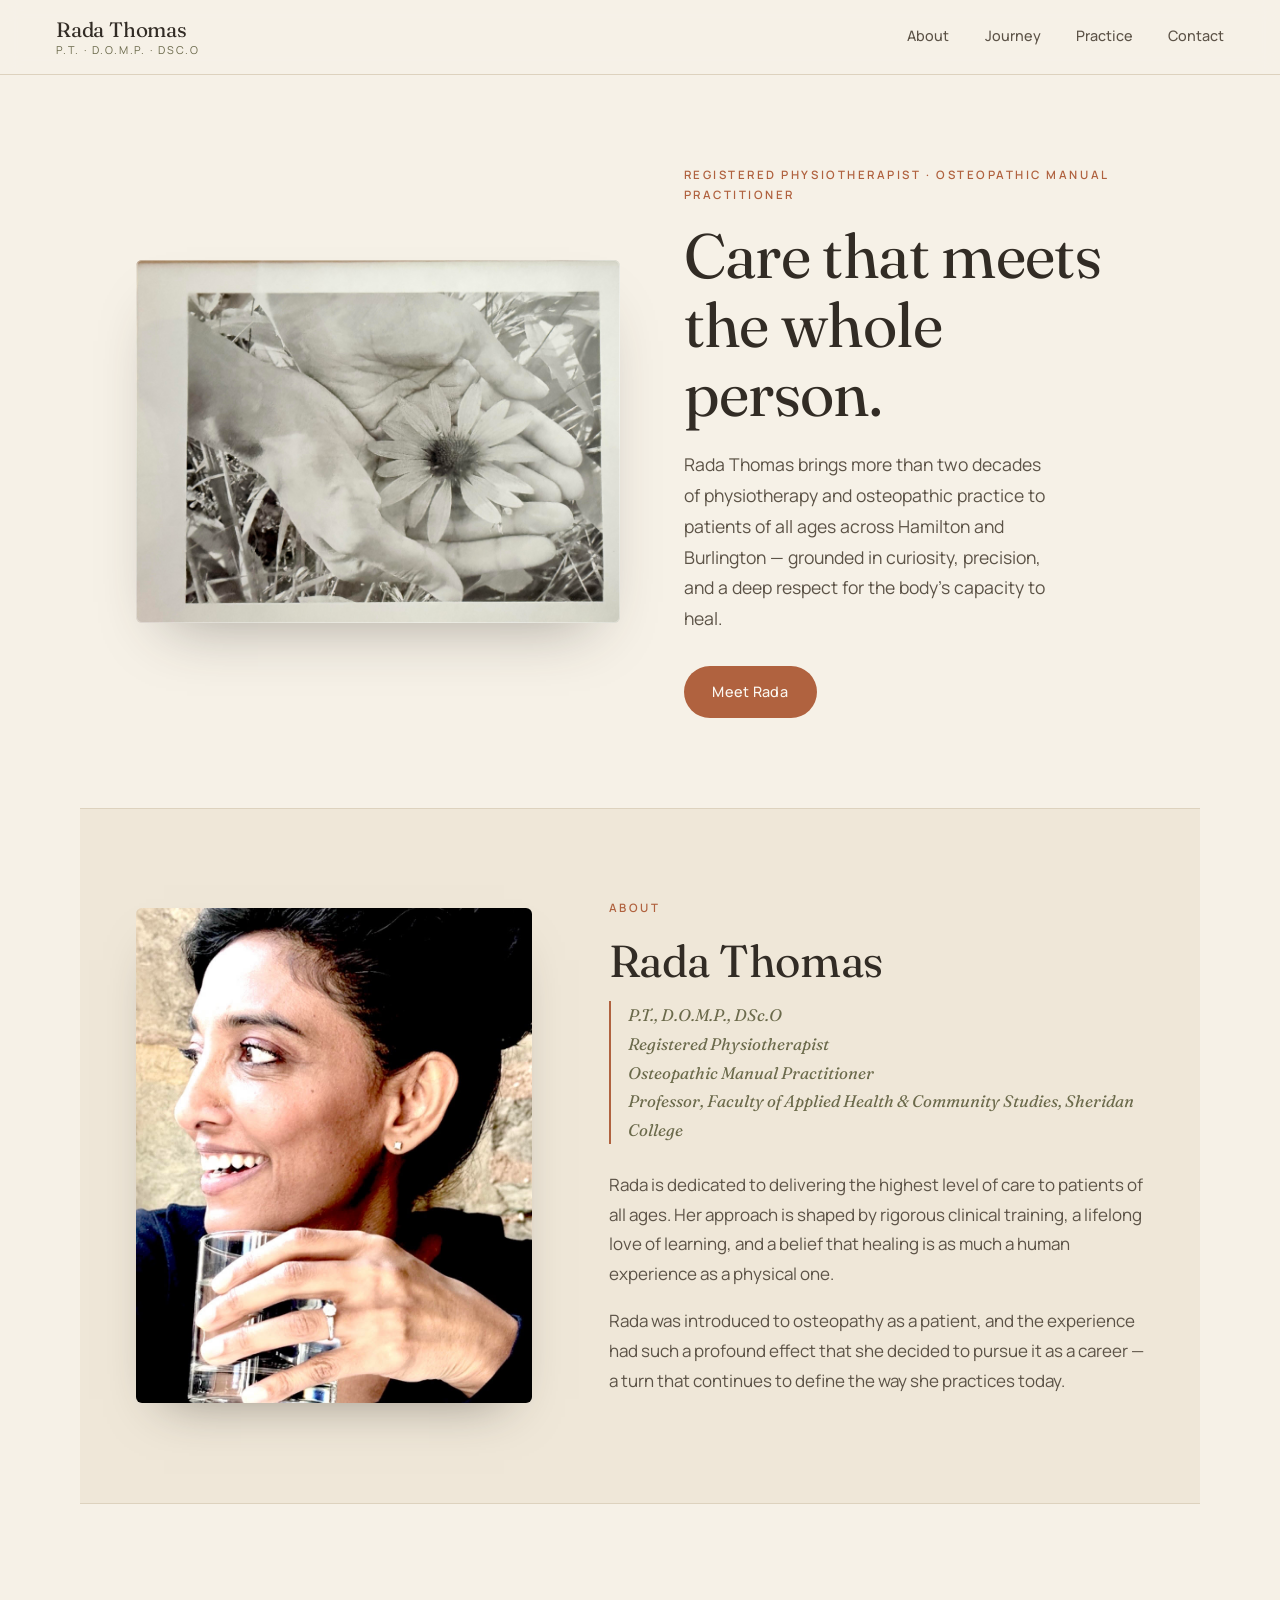
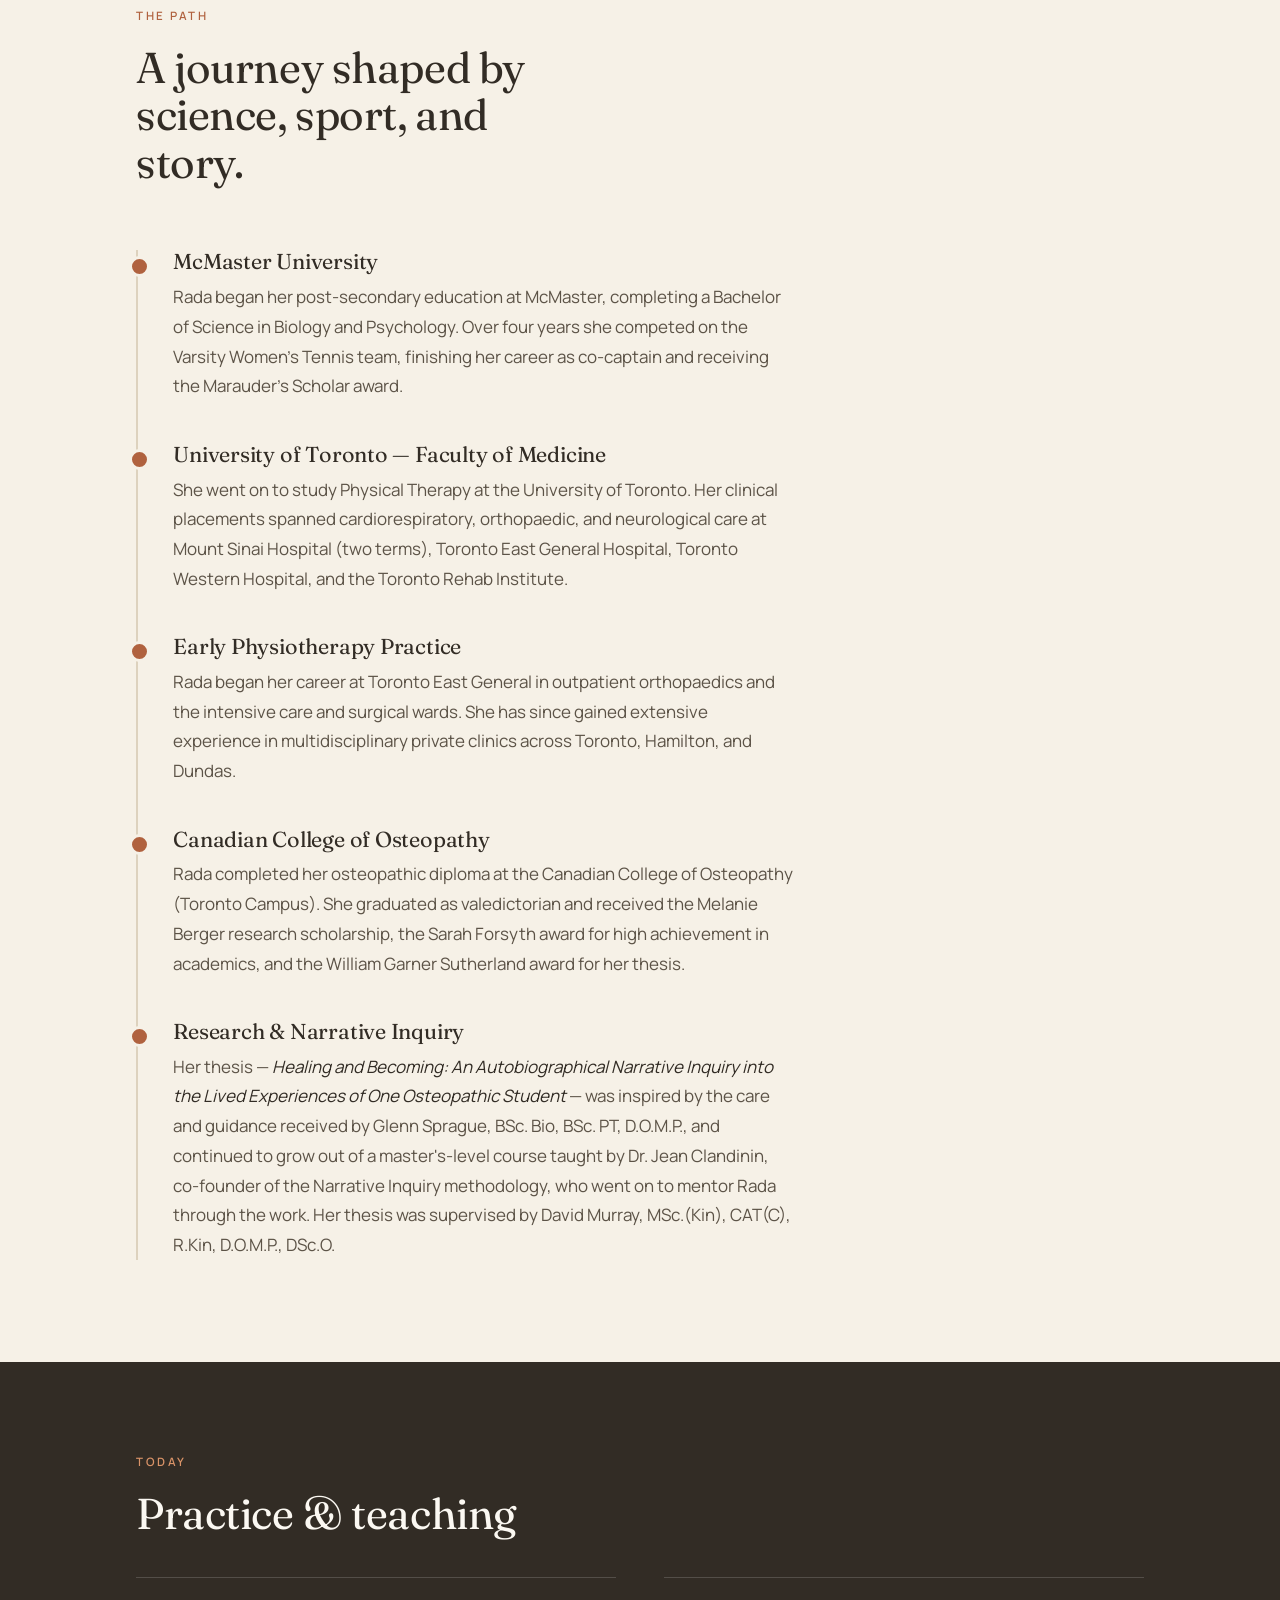
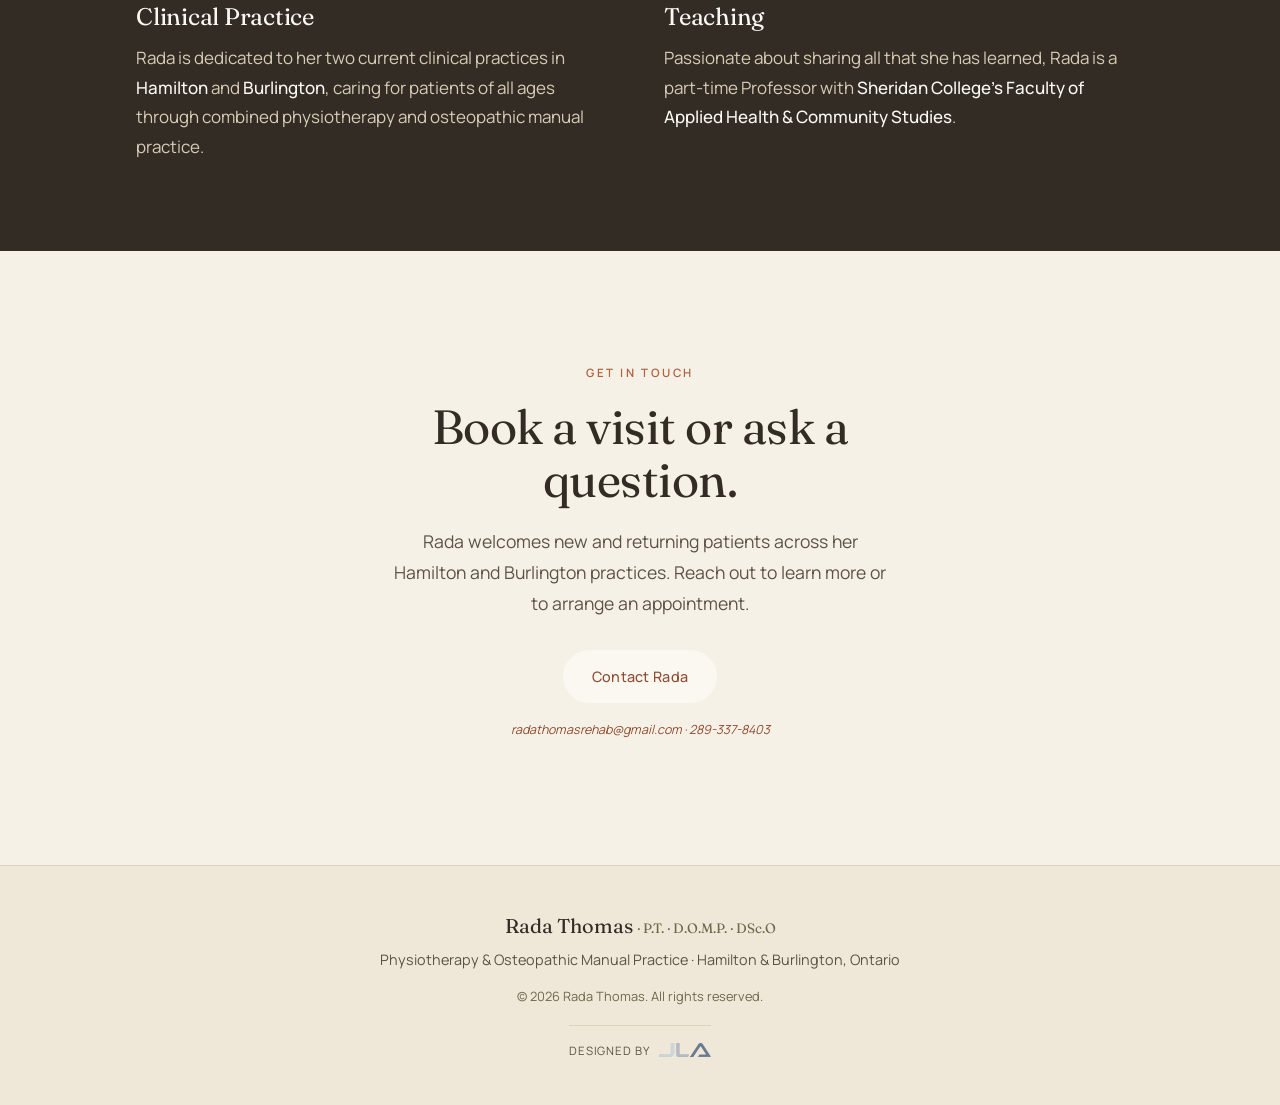
==== commit 1d7e385a: "Use the JLA mark in the footer credit instead of the text The footer credit now reads "Designed by" " ====
--- a/index.html
+++ b/index.html
@@ -179,7 +179,7 @@
     <p class="footer-name">Rada Thomas <span>· P.T. · D.O.M.P. · DSc.O</span></p>
     <p class="footer-meta">Physiotherapy &amp; Osteopathic Manual Practice · Hamilton &amp; Burlington, Ontario</p>
     <p class="footer-copy">© <span id="year"></span> Rada Thomas. All rights reserved.</p>
-    <p class="footer-credit">Designed by <a href="https://jladigital.com" target="_blank" rel="noopener">JLA Digital</a></p>
+    <p class="footer-credit">Designed by <a class="footer-logo" href="https://jladigital.com" target="_blank" rel="noopener"><img src="images/jla-logo.png" alt="JLA Digital" width="360" height="96" loading="lazy" /></a></p>
   </footer>
 
   <script>
--- a/styles.css
+++ b/styles.css
@@ -339,6 +339,16 @@
 }
 .footer-credit a { color: var(--olive); text-decoration: none; border-bottom: 1px solid transparent; }
 .footer-credit a:hover { border-bottom-color: var(--olive); }
+.footer-logo {
+  display: inline-block;
+  width: 52px;
+  margin-left: 0.4rem;
+  vertical-align: -0.28em;
+  opacity: 0.8;
+  transition: opacity 0.25s ease;
+}
+.footer-logo img { display: block; width: 100%; height: auto; }
+.footer-logo:hover, .footer-logo:focus-visible { opacity: 1; }
 
 /* ---------- Responsive ---------- */
 @media (max-width: 860px) {
